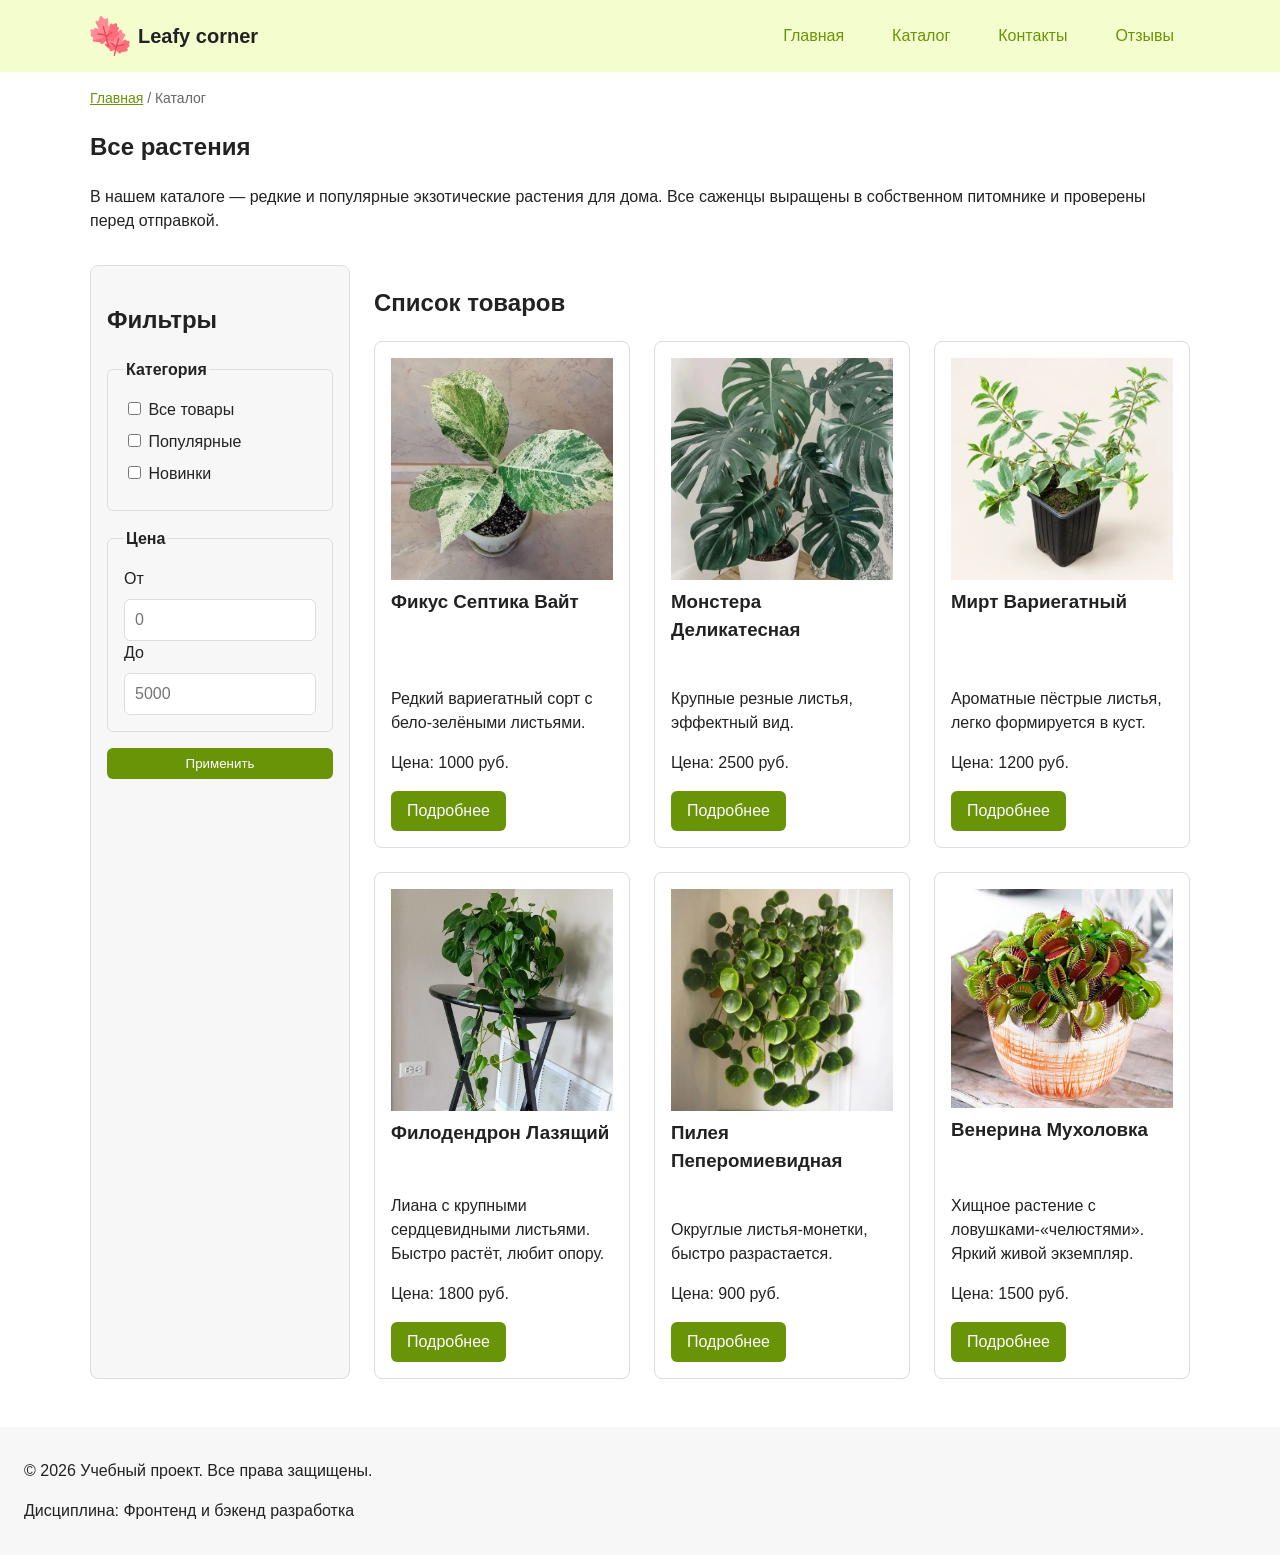
==== catalog.html @ e8ce054d "Добавлены страницы товаров, отзывы, таблица доставки, переделана  шапка" ====
<!DOCTYPE html>
<html lang="ru">
<head>
<meta charset="UTF-8">
<meta name="viewport" content="width=device-width, initial-scale=1.0">
<metaname="description" content="Каталог товаров учебного интернет-магазина.">
<title>Каталог товаров Leafy corner</title>
<link rel="stylesheet" href="css/style.css">
</head>
<body>
<header>
  <div class="site-header">
    <a href="index.html" class="site-logo" aria-label="Leafy corner — на главную">
      <img src="images/logo.png" alt="Leafy corner">
      Leafy corner
      </a>

    <nav class="site-nav" aria-label="Основная навигация">
    <ul class="site-nav__list">
    <li><a href="index.html">Главная</a></li>
    <li><a href="catalog.html">Каталог</a></li>
    <li><a href="contacts.html">Контакты</a></li>
    <li><a href="index.html#reviews">Отзывы</a></li>
    </ul>
    </nav>
  </div>
</header>

<main>
<nav class="breadcrumbs" aria-label="Хлебныекрошки">
  <a href="index.html">Главная</a>
  <span>Каталог</span>
</nav>

<section class="section">
<h1>Все растения</h1>
<p>
        В нашем каталоге — редкие и популярные экзотические растения для дома. 
        Все саженцы выращены в собственном питомнике и проверены перед отправкой.
</p>
</section>

<section class="catalog-layout">
  <aside class="catalog-filters">
  <h2>Фильтры</h2>

  <form class="filters-form" action="#" method="get">
  <fieldset>
    <legend>Категория</legend>

    <label>
    <input type="checkbox" name="category" value="all">
     Все товары
    </label>

    <label>
    <input type="checkbox" name="category" value="popular">
    Популярные
    </label>

    <label>
    <input type="checkbox" name="category" value="new">
    Новинки
    </label>
  </fieldset>

  <fieldset>
    <legend>Цена</legend>

    <label for="price-from">От</label>
    <input id="price-from" name="price-from" type="number" min="0" placeholder="0">

    <label for="price-to">До</label>
    <input id="price-to" name="price-to" type="number" min="0" placeholder="5000">
  </fieldset>

  <button class="button" type="submit">Применить</button>
  </form>
  </aside>

  <section class="catalog-products">
    <h2>Список товаров</h2>

    <div class="products-grid">
      <article class="product-card">
        <img src="images/ficus variegatny.webp" alt="Фикус Септика Вайт" >
        <h3>Фикус Септика Вайт</h3>
        <p>Редкий вариегатный сорт с бело-зелёными листьями.</p>
        <p>Цена: 1000 руб.</p>
        <a class="button" href="goods/ficus.html">Подробнее</a>
      </article>

      <article class="product-card">
        <img src="images/monstera.webp" alt="Монстера Деликатесная">
        <h3>Монстера Деликатесная</h3>
        <p>Крупные резные листья, эффектный вид.</p>
        <p>Цена: 2500 руб.</p>
        <a class="button" href="goods/monstera.html">Подробнее</a>
      </article>

      <article class="product-card">
        <img src="images/myrt.webp" alt="Мирт комнатный вариегатный">
        <h3>Мирт Вариегатный</h3>
        <p>Ароматные пёстрые листья, легко формируется в куст.</p>
        <p>Цена: 1200 руб.</p>
        <a class="button" href="goods/myrt.html">Подробнее</a>
      </article>

      <article class="product-card">
        <img src="images/philodendron.webp" alt="Филодендрон лазящий">
        <h3>Филодендрон Лазящий</h3>
        <p>Лиана с крупными сердцевидными листьями. Быстро растёт, любит опору.</p>
        <p>Цена: 1800 руб.</p>
        <a class="button" href="goods/philodendron.html">Подробнее</a>
      </article>

      <article class="product-card">
        <img src="images/pilea.webp" alt="Пилея Пеперомиевидная">
        <h3>Пилея Пеперомиевидная</h3>
        <p>Округлые листья-монетки, быстро разрастается.</p>
        <p>Цена: 900 руб.</p>
        <a class="button" href="goods/pilea.html">Подробнее</a>
      </article>

      <article class="product-card">
        <img src="images/dionaea.webp" alt="Венерина Мухоловка">
        <h3>Венерина Мухоловка</h3>
        <p>Хищное растение с ловушками-«челюстями». Яркий живой экземпляр.</p>
        <p>Цена: 1500 руб.</p>
        <a class="button" href="goods/dionaea.html">Подробнее</a>
      </article>
    </div>
  </section>
</section>
</main>

<footer>
<p>&copy; 2026 Учебный проект. Все права защищены.</p>
<p>Дисциплина: Фронтенд и бэкенд разработка</p>
</footer>
</body>
</html>
---- css/style.css ----
.site-header {
  max-width: 1100px;
  margin: 0 auto;
  display: flex;
  justify-content: space-between;
  align-items: center;
  gap: var(--space-lg);
  flex-wrap: wrap;
}

.site-logo {
  display: inline-flex;
  align-items: center;
  gap: var(--space-sm);
  text-decoration: none;
  color: var(--color-text);
  font-weight: 700;
  font-size: 20px;
  transition: opacity 0.2s;
}

.site-logo img {
  display: block;
  height: 40px;
  width: auto;
}

.site-logo:hover {
  opacity: 0.75;
}

.site-logo:focus-visible {
  outline: 2px solid var(--color-primary);
  outline-offset: 3px;
  border-radius: var(--radius-sm);
}

.site-nav__list {
  display: flex;
  flex-wrap: wrap;
  justify-content: center;
  align-items: center;
  gap: var(--space-md);
  padding: 0;
  margin: 0; 
  list-style: none;
}

.site-nav__list a {
display: inline-block;
  padding: var(--space-sm) var(--space-md);
  color: var(--color-primary);
  text-decoration: none;
  border-radius: var(--radius-sm);
}

.site-nav__list a:hover {
  color: var(--color-white);
  background-color: var(--color-primary);
}

.products-grid {
  display: grid;
  grid-template-columns: repeat(3, 1fr);
gap: var(--space-lg);
}

/* ===============================
   1. Переменные проекта
   =============================== */
:root {
  /* Основные цвета проекта */
  --color-bg: #ffffff;
  --color-text: #222222;
  --color-muted: #666666;
  --color-primary: #699407;
  --color-primary-dark: #384704;
  --color-border: #dddddd;
  --color-primary-light: #f4fdce;
  --color-surface: #f7f7f7;
  --color-surface-accent: #eef5ff;
  --color-danger: #b00020;
  --color-success: #168a2f;
  --color-success-bg: #eefaf0;
  --color-white: #ffffff;

  /* Отступы */
  --space-xs: 4px;
  --space-sm: 8px;
  --space-md: 16px;
  --space-lg: 24px;
  --space-xl: 32px;

  /* Скругления */
  --radius-sm: 6px;
  --radius-md: 8px;
  --radius-lg: 12px;

/* Размеры */
  --container-width: 1100px;
}



/* ===============================
   2. Базовые стили
   =============================== */
* {
  box-sizing: border-box;
}

html {
  scroll-behavior: smooth;
}

body {
  margin: 0;
  font-family: Arial, sans-serif;
  line-height: 1.5;
  color: var(--color-text);
  background-color: var(--color-bg);

}
header,
main,
footer {
  padding: var(--space-md) var(--space-lg);
}
header {
  background-color: var(--color-primary-light);
}

footer {
  background-color: var(--color-surface);
}


/* ===============================
   3. Общие элементы интерфейса
   =============================== */
a {
  color: var(--color-primary);
}

a:hover {
  color: var(--color-primary-dark);
}

a:focus-visible {
  outline: 2px solid var(--color-primary);
  outline-offset: 3px;
}
.button {
  display: inline-block;
  padding: var(--space-sm) var(--space-md);
  color: var(--color-white);
  background-color: var(--color-primary);
  text-decoration: none;
  border: none;
  border-radius: var(--radius-sm);
  cursor: pointer;
}

.button:hover {
  background-color: var(--color-primary-dark);
  color: var(--color-white)
}

.button:focus-visible {
  outline: 2px solid var(--color-primary);
  outline-offset: 3px;
}

.button:disabled {
  opacity: 0.6;
  cursor: not-allowed;
}

.breadcrumbs {
  max-width: var(--container-width);
  margin: 0 auto var(--space-md);
  font-size: 14px;
  color: var(--color-muted);
}

.breadcrumbs a {
  color: var(--color-primary);
}

.breadcrumbs a:not(:first-child)::before,
.breadcrumbs span::before {
  content: " / ";
  color: var(--color-muted);
}
:target {
  outline: 2px dashed var(--color-primary);
outline-offset: 4px;
}
/* ===============================
   4. Компоненты страницы
   =============================== */
.hero {
  max-width: var(--container-width);
  margin: 0 auto var(--space-xl);
  padding: var(--space-xl) var(--space-lg);
  background-color: var(--color-surface-accent);
  border-radius: var(--radius-lg);
}

.section {
  max-width: var(--container-width);
  margin: 0 auto var(--space-xl);
}

.section h2 {
  margin-top: 0;
}

.product-card {
  display: flex;
  flex-direction: column;
  height: 100%;
  gap: var(--space-sm);
  margin-bottom: var(--space-md);
  padding: var(--space-md);
  border: 1px solid var(--color-border);
  border-radius: var(--radius-md);
  background-color: var(--color-bg);
}

.product-card .button {
align-self: flex-start;
}

.product-card:hover {
  border-color: var(--color-primary);
  color: var()
}

.product-card h3 {
  margin-top: 0;
}

.product-card p {
  margin-top: 0;
  margin-bottom: var(--space-sm); 
}

.product-card p:first-of-type {
  margin-top: auto;
}

.product-card img {
  width: 100%;          
  height: auto;              
}

.aside-info {
  max-width: var(--container-width);
  margin: 0 auto var(--space-xl);
  padding: var(--space-md);
  border-left: 4px solid var(--color-primary);
  background-color: var(--color-surface);
}

.catalog-layout {
  max-width: var(--container-width);
  margin: 0 auto var(--space-xl);
  display: grid;
  grid-template-columns: 260px 1fr;
  grid-template-areas: "filters products";
  gap: var(--space-lg);
}

.catalog-filters {
  grid-area: filters;
  padding: var(--space-md);
  border: 1px solid var(--color-border);
  border-radius: var(--radius-md);
  background-color: var(--color-surface);
}

.catalog-products {
  grid-area: products;
}

.filters-form {
  display: grid;
  gap: var(--space-md);
}

.filters-form fieldset {
  margin: 0;
  padding: var(--space-md);
  border: 1px solid var(--color-border);
  border-radius: var(--radius-sm);
}

.filters-form legend {
  font-weight: 700;
}

.filters-form label {
  display: block;
  margin-bottom: var(--space-sm);
}

.filters-form input[type="number"] {
  width: 100%;
  padding: 8px 10px;
  border: 1px solid var(--color-border);
  border-radius: var(--radius-sm);
font: inherit;
}

/* ===============================
   5. Форма и модальное окно
   =============================== */
.order-dialog {
  width: min(100% - 32px, 560px);
  padding: var(--space-lg);
  border: none;
  border-radius: var(--radius-lg);
}

.order-dialog::backdrop {
  background-color: rgba(0, 0, 0, 0.5);
}

.form-field {
  margin-bottom: var(--space-md);
}

.form-field label {
  display: block;
  margin-bottom: var(--space-xs);
}

.form-field input,
.form-field select,
.form-field textarea {
  width: 100%;
  padding: 10px 12px;
  border: 1px solid var(--color-border);
  border-radius: var(--radius-sm);
  font: inherit;
}

.form-field input[type="checkbox"] {
  width: auto;
}

.form-field small {
  display: block;
  margin-top: var(--space-xs);
  color: var(--color-muted);
}

.form-field input:hover,
.form-field select:hover,
.form-field textarea:hover {
  border-color: var(--color-primary);
}

.form-field input:focus-visible,
.form-field select:focus-visible,
.form-field textarea:focus-visible,
.form-actions button:focus-visible {
  outline: 2px solid var(--color-primary);
  outline-offset: 3px;
}

[aria-invalid="true"] {
  border-color: var(--color-danger);
}

.success-message {
  max-width: var(--container-width);
  margin: var(--space-lg) auto;
  padding: var(--space-md);
  border-left: 4px solid var(--color-success);
  background-color: var(--color-success-bg);
}


/* ===============================
   6. Страница товара
   =============================== */


.product-page {
  max-width: var(--container-width);
  margin: 0 auto var(--space-xl);
}

.product-layout {
  display: grid;
  grid-template-columns: 1fr 1fr;
  gap: var(--space-lg);
  align-items: start;
}

.product-gallery {
  display: grid;
  gap: var(--space-md);
}

.product-gallery__main {
  width: 100%;
  height: 400px;
  object-fit: cover;
  border-radius: var(--radius-lg);
  border: 1px solid var(--color-border);
}

.product-gallery__thumbs {
  display: grid;
  grid-template-columns: repeat(3, 1fr);
  gap: var(--space-sm);
}

.product-gallery__thumbs img {
  width: 100%;
  height: 100px;
  object-fit: cover;
  border-radius: var(--radius-sm);
  border: 1px solid var(--color-border);
  cursor: pointer;
}

.product-gallery__thumbs img:hover {
  border-color: var(--color-primary);
}

.product-info {
  display: flex;
  flex-direction: column;
  gap: var(--space-md);
}

.product-info h1 {
  margin: 0;
  font-size: 32px;
}

.product-info__price {
  margin: 0;
  font-size: 24px;
  font-weight: 700;
  color: var(--color-primary);
}

.product-info__description {
  display: flex;
  flex-direction: column;
  gap: var(--space-sm);
  color: var(--color-muted);
}

.product-info__description h3 {
  margin: 0;
  color: var(--color-text);
}

.product-info__description p {
  margin: 0;
}


.product-info__specs {
  margin: 0;
  padding: 0;
  list-style: none;
  display: grid;
  gap: var(--space-xs);
}

.product-info__specs li {
  display: flex;
  justify-content: space-between;
  padding: var(--space-sm) 0;
  border-bottom: 1px solid var(--color-border);
}

.product-info__specs strong {
  color: var(--color-text);
}

.product-info .button {
  align-self: flex-start;
  padding: var(--space-md) var(--space-xl);
  font-size: 16px;
}


.back-link {
  display: inline-block;
  margin-top: var(--space-md);
  color: var(--color-muted);
  text-decoration: none;
  font-size: 14px;
}

.back-link:hover {
  color: var(--color-primary);
}

@media (max-width: 768px) {
  .product-layout {
    grid-template-columns: 1fr;
  }

  .product-gallery__main {
    height: 280px;
  }

  .product-info h1 {
    font-size: 24px;
  }

  .product-info__price {
    font-size: 20px;
  }
}

/* ===============================
   7. Таблица доставки
   =============================== */
.delivery-table-wrapper {
  overflow-x: auto;              
  margin-top: var(--space-md);
  border: 2px solid var(--color-primary-dark);
  border-radius: var(--radius-md);
}

.delivery-table {
  width: 100%;
  border-collapse: collapse;     
  background-color: var(--color-bg);
  overflow: hidden;
  font-size: 15px;
}

.delivery-table th,
.delivery-table td {
  padding: var(--space-sm) var(--space-md);
  text-align: left;
  border-bottom: 1px solid var(--color-border);
  border: 1px solid var(--color-primary-dark); 
}

.delivery-table thead th {
  background-color: var(--color-primary);
  color: var(--color-white);
  font-weight: 700;
}

.delivery-table tbody tr:last-child td {
  border-bottom: none;
}

.delivery-table tbody tr:nth-child(even) {
  background-color: var(--color-surface);
}

/* ===============================
   9. Отзывы
   =============================== */
.reviews-list {
  list-style: none;
  padding: 0;
  margin: var(--space-lg) 0 0;
  display: grid;
  grid-template-columns: repeat(3, 1fr);
  gap: var(--space-lg);
}

.review-card {
  padding: var(--space-lg);
  border: 1px solid var(--color-border);
  border-radius: var(--radius-md);
  background-color: var(--color-bg);
  display: flex;
  flex-direction: column;
  gap: var(--space-md);
}

.review-card__header {
  display: flex;
  align-items: center;
  gap: var(--space-sm);
}

.review-card__avatar {
  width: 40px;
  height: 40px;
  border-radius: 50%;
  background-color: var(--color-primary);
  color: var(--color-white);
  display: flex;
  align-items: center;
  justify-content: center;
  font-weight: 700;
  font-size: 16px;
  flex-shrink: 0;
}

.review-card__name {
  display: block;
  font-size: 16px;
}

.review-card__date {
  display: block;
  font-size: 13px;
  color: var(--color-muted);
}

.review-card__text {
  margin: 0;
  font-size: 14px;
  color: var(--color-text);
  line-height: 1.5;
  flex-grow: 1;
}

.review-card__rating {
  color: #f5a623;
  font-size: 18px;
  letter-spacing: 2px;
}

@media (max-width: 900px) {
  .reviews-list {
    grid-template-columns: repeat(2, 1fr);
  }
}

@media (max-width: 560px) {
  .reviews-list {
    grid-template-columns: 1fr;
  }
}
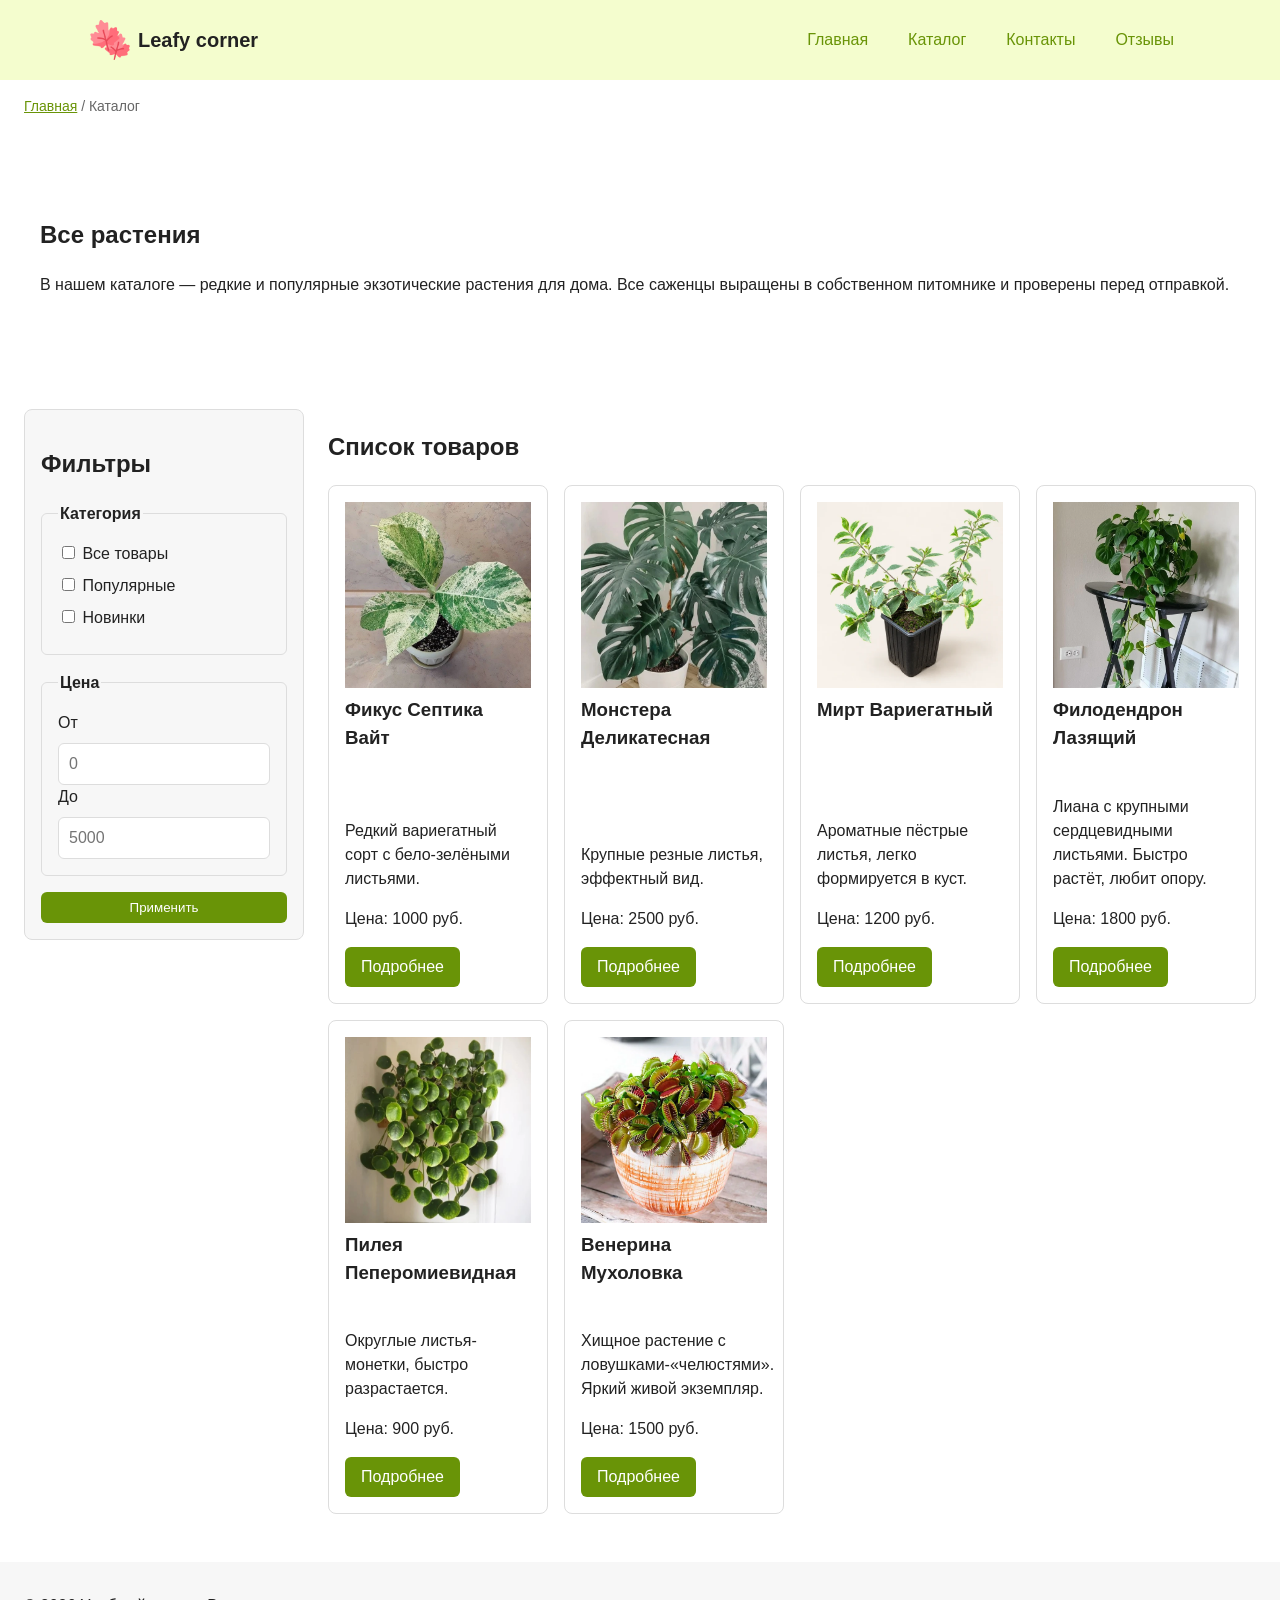
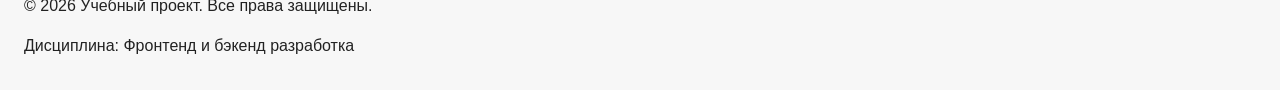
==== commit b063360c: "Исправление верстки галереи товара и медиа-запросов" ====
--- a/catalog.html
+++ b/catalog.html
@@ -6,6 +6,7 @@
 <metaname="description" content="Каталог товаров учебного интернет-магазина.">
 <title>Каталог товаров Leafy corner</title>
 <link rel="stylesheet" href="css/style.css">
+<link rel="stylesheet" href="css/responsive.css">
 </head>
 <body>
 <header>
--- a/css/style.css
+++ b/css/style.css
@@ -61,8 +61,8 @@
 
 .products-grid {
   display: grid;
-  grid-template-columns: repeat(3, 1fr);
-gap: var(--space-lg);
+  grid-template-columns: 1fr;
+  gap: var(--space-md);
 }
 
 /* ===============================
@@ -97,7 +97,7 @@
   --radius-lg: 12px;
 
 /* Размеры */
-  --container-width: 1100px;
+  --container-width: 1300px;
 }
 
 
@@ -119,12 +119,19 @@
   line-height: 1.5;
   color: var(--color-text);
   background-color: var(--color-bg);
+  min-height: 100vh;
+  display: flex;
+  flex-direction: column;
 
 }
 header,
 main,
 footer {
   padding: var(--space-md) var(--space-lg);
+}
+
+main{
+  flex: 1;
 }
 header {
   background-color: var(--color-primary-light);
@@ -200,10 +207,19 @@
    4. Компоненты страницы
    =============================== */
 .hero {
+  display: grid;
   max-width: var(--container-width);
+  gap: var(--space-lg, 24px);
+  align-items: center;
   margin: 0 auto var(--space-xl);
-  padding: var(--space-xl) var(--space-lg);
-  background-color: var(--color-surface-accent);
+  border-radius: var(--radius-lg);
+}
+
+.hero-title{
+  font-size: 48px;
+}
+
+.hero-img{
   border-radius: var(--radius-lg);
 }
 
@@ -226,6 +242,7 @@
   border: 1px solid var(--color-border);
   border-radius: var(--radius-md);
   background-color: var(--color-bg);
+  min-width: 0;
 }
 
 .product-card .button {
@@ -234,7 +251,6 @@
 
 .product-card:hover {
   border-color: var(--color-primary);
-  color: var()
 }
 
 .product-card h3 {
@@ -252,7 +268,10 @@
 
 .product-card img {
   width: 100%;          
-  height: auto;              
+  height: auto; 
+  display: block;
+  aspect-ratio: 1 / 1;
+  object-fit: cover;        
 }
 
 .aside-info {
@@ -266,13 +285,14 @@
 .catalog-layout {
   max-width: var(--container-width);
   margin: 0 auto var(--space-xl);
-  display: grid;
-  grid-template-columns: 260px 1fr;
+  display: flex;
+  flex-direction: column;
   grid-template-areas: "filters products";
   gap: var(--space-lg);
 }
 
 .catalog-filters {
+  order: -1;
   grid-area: filters;
   padding: var(--space-md);
   border: 1px solid var(--color-border);
@@ -318,6 +338,8 @@
    =============================== */
 .order-dialog {
   width: min(100% - 32px, 560px);
+  max-height: calc(100vh - 32px);
+  overflow: auto;
   padding: var(--space-lg);
   border: none;
   border-radius: var(--radius-lg);
@@ -405,15 +427,15 @@
   gap: var(--space-md);
 }
 
+
 .product-gallery__main {
-  width: 100%;
-  height: 400px;
-  object-fit: cover;
+  width: 80%;
   border-radius: var(--radius-lg);
   border: 1px solid var(--color-border);
 }
 
 .product-gallery__thumbs {
+  width: 80%;
   display: grid;
   grid-template-columns: repeat(3, 1fr);
   gap: var(--space-sm);
@@ -505,23 +527,10 @@
   color: var(--color-primary);
 }
 
-@media (max-width: 768px) {
-  .product-layout {
-    grid-template-columns: 1fr;
-  }
-
-  .product-gallery__main {
-    height: 280px;
-  }
-
-  .product-info h1 {
-    font-size: 24px;
-  }
-
   .product-info__price {
     font-size: 20px;
   }
-}
+
 
 /* ===============================
    7. Таблица доставки
@@ -531,6 +540,9 @@
   margin-top: var(--space-md);
   border: 2px solid var(--color-primary-dark);
   border-radius: var(--radius-md);
+  width: 100%;
+  overflow-x: auto;
+  -webkit-overflow-scrolling: touch;
 }
 
 .delivery-table {
@@ -630,14 +642,4 @@
   letter-spacing: 2px;
 }
 
-@media (max-width: 900px) {
-  .reviews-list {
-    grid-template-columns: repeat(2, 1fr);
-  }
-}
-
-@media (max-width: 560px) {
-  .reviews-list {
-    grid-template-columns: 1fr;
-  }
-}
+
--- a/css/responsive.css
+++ b/css/responsive.css
@@ -0,0 +1,120 @@
+/*
+  Адаптивные стили для контрольной работы №3.
+  Подход: Mobile First.
+  Базовые стили рассчитаны на мобильный экран.
+  Расширения добавляются через min-width медиазапросы.
+*/
+
+
+*,
+*::before,
+*::after {
+box-sizing: border-box;
+}
+
+html {
+  scroll-behavior: smooth;
+}
+
+img,
+video {
+  max-width: 100%;
+  height: auto;
+}
+
+body {
+overflow-x: hidden;
+}
+
+.container,
+.main,
+.section {
+  width: min(100% - 32px, 1200px);
+  margin-inline: auto;
+}
+
+.section {
+  padding-block: clamp(24px, 5vw, 64px);
+}
+
+
+/*Навигация*/
+.site-nav__list {
+display: flex;
+  flex-direction: column;
+  gap: var(--space-sm, 8px);
+  padding: 0;
+  margin: 0;
+  list-style: none;
+}
+
+.site-nav__list a {
+  display: block;
+  padding: 12px 16px;
+}
+
+@media (min-width: 768px) {
+  .site-nav__list {
+    flex-direction: row;
+    flex-wrap: wrap;
+    align-items: center;
+}
+}
+
+@media (min-width: 900px){
+  .hero {
+    grid-template-columns: minmax(0, 1fr) minmax(320px, 520px);
+  }
+}
+
+@media (min-width: 640px) {
+  .products-grid {
+    grid-template-columns: repeat(2, minmax(0, 1fr));
+  }
+}
+
+@media (min-width: 1024px) {
+  .products-grid {
+    grid-template-columns: repeat(3, minmax(0, 1fr));
+  }
+}
+@media (min-width: 1280px) {
+  .products-grid {
+    grid-template-columns: repeat(4, minmax(0, 1fr));
+}
+}
+
+@media (max-width: 768px) {
+  .product-layout {
+    grid-template-columns: 1fr;
+  }
+}  
+
+@media (min-width: 1024px) {
+  .catalog-layout {
+    display: grid;
+    grid-template-columns: 280px minmax(0, 1fr);
+    align-items: start;
+  }
+
+  .catalog-filters {
+    position: sticky;
+    top: 88px;
+    order: initial;
+}
+}
+
+@media (max-width: 900px) {
+  .reviews-list {
+    grid-template-columns: repeat(2, 1fr);
+  }
+}
+
+@media (max-width: 560px) {
+  .reviews-list {
+    grid-template-columns: 1fr;
+  }
+}
+
+
+
